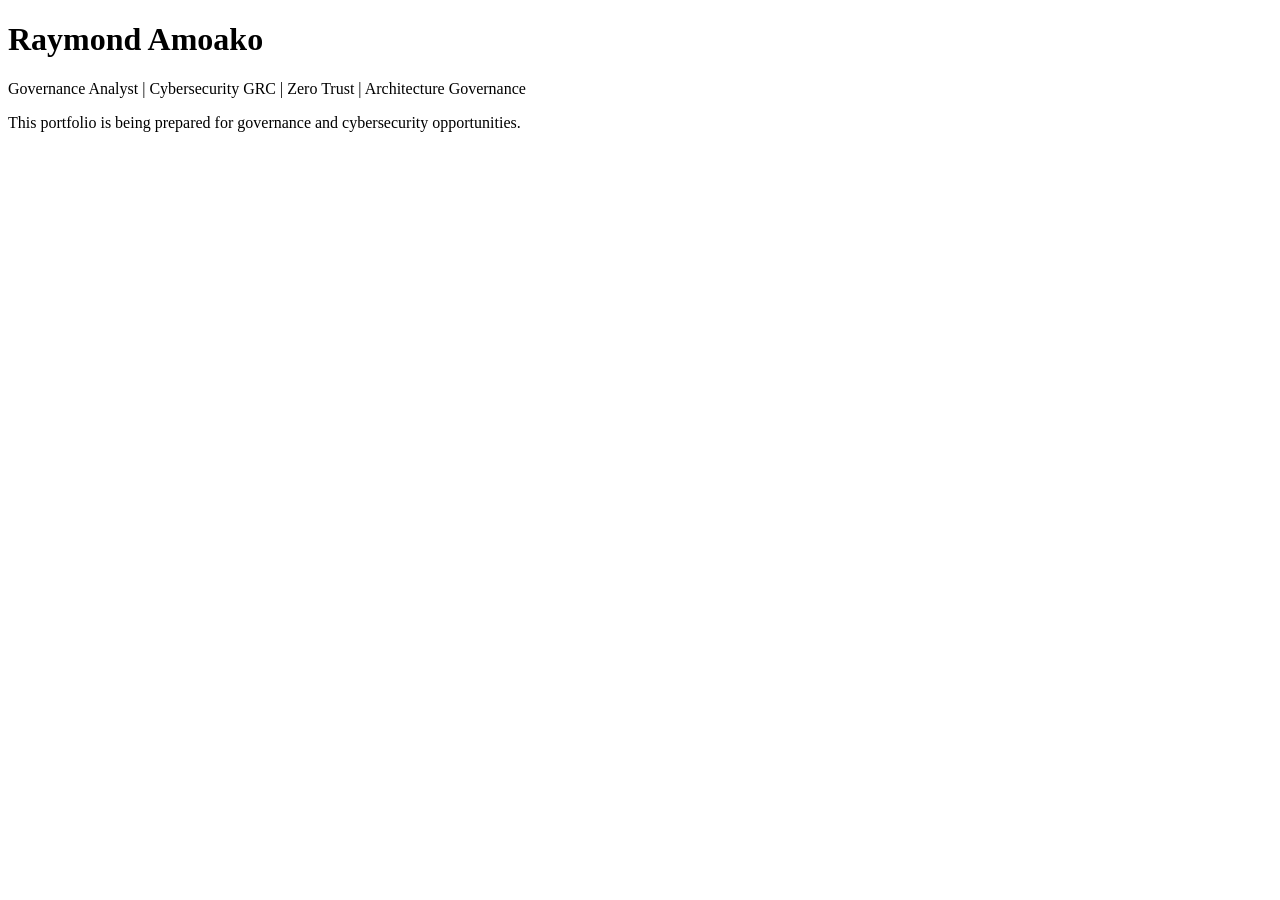
==== portfolio.html @ 6e083a76 "Add governance portfolio landing page" ====
<!doctype html><html><head><meta charset="utf-8"><meta name="viewport" content="width=device-width,initial-scale=1"><title>Raymond Amoako | Governance Analyst</title></head><body><h1>Raymond Amoako</h1><p>Governance Analyst | Cybersecurity GRC | Zero Trust | Architecture Governance</p><p>This portfolio is being prepared for governance and cybersecurity opportunities.</p></body></html>
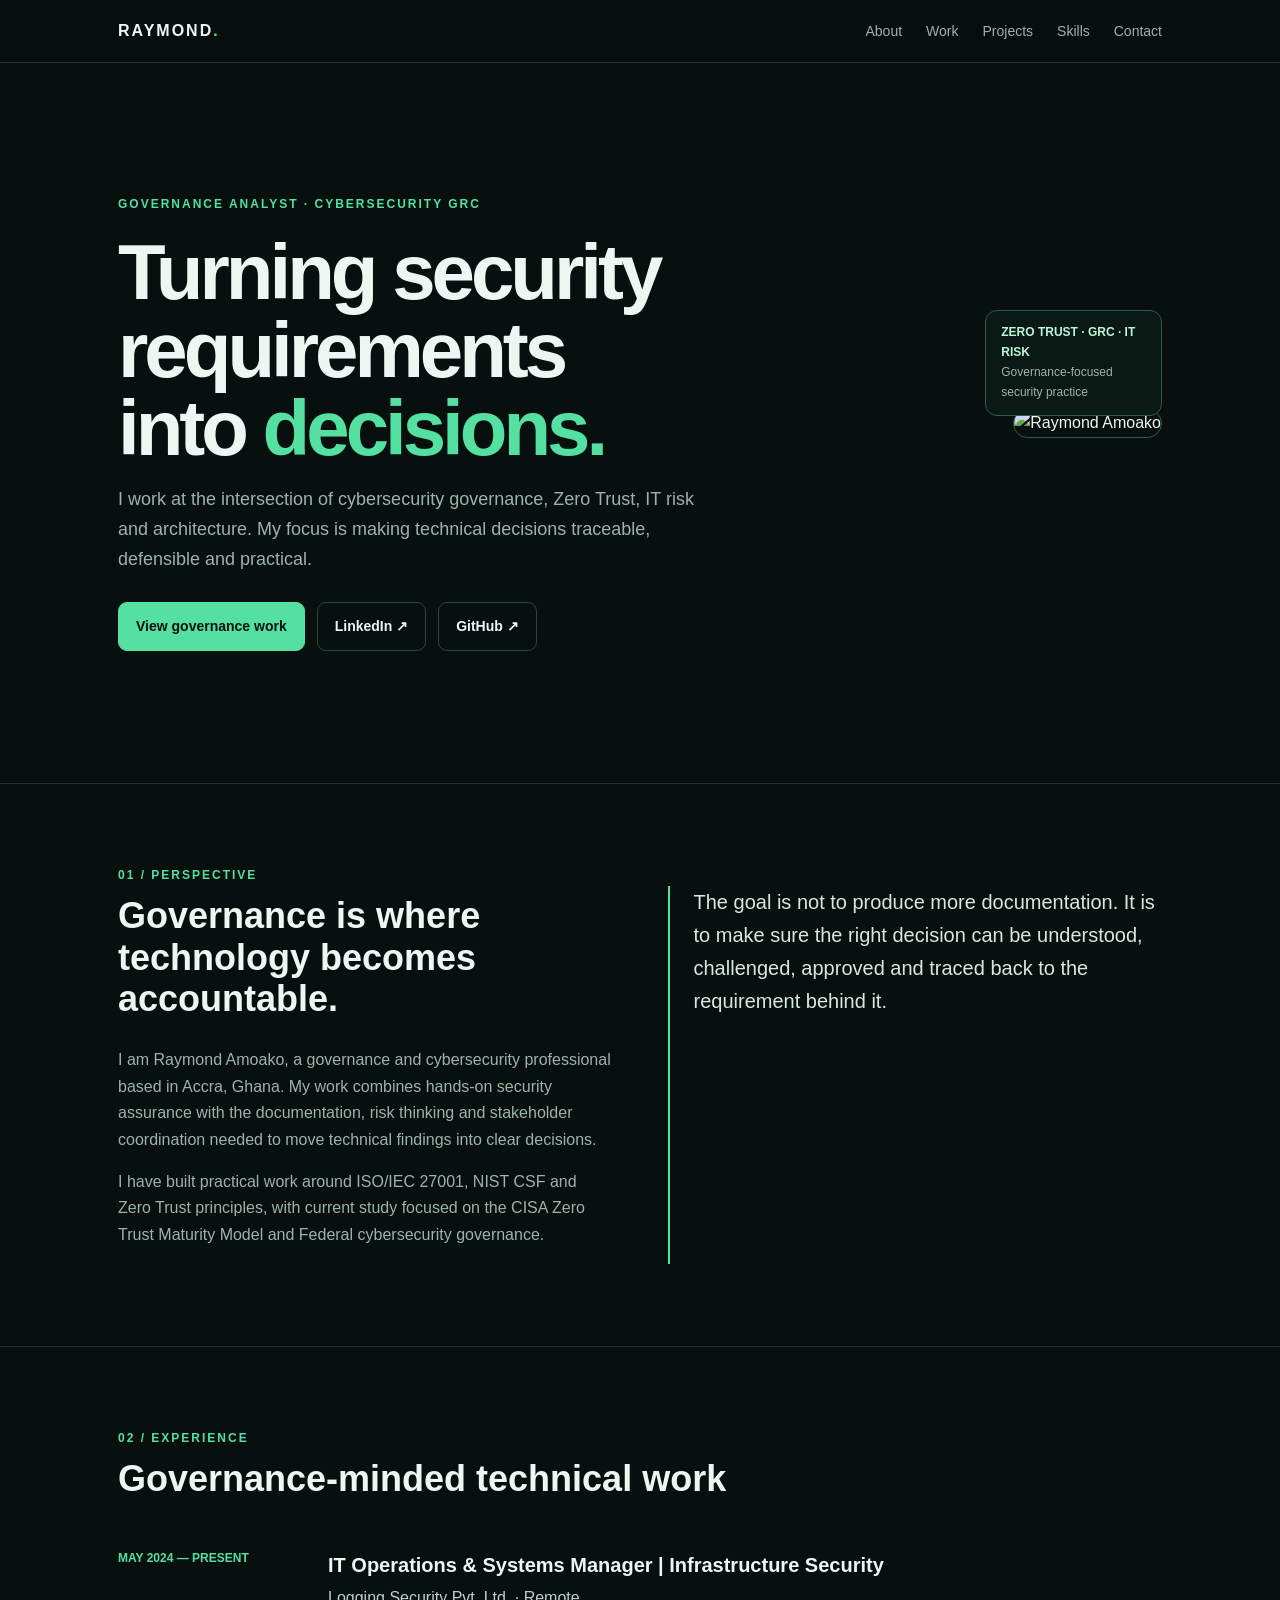
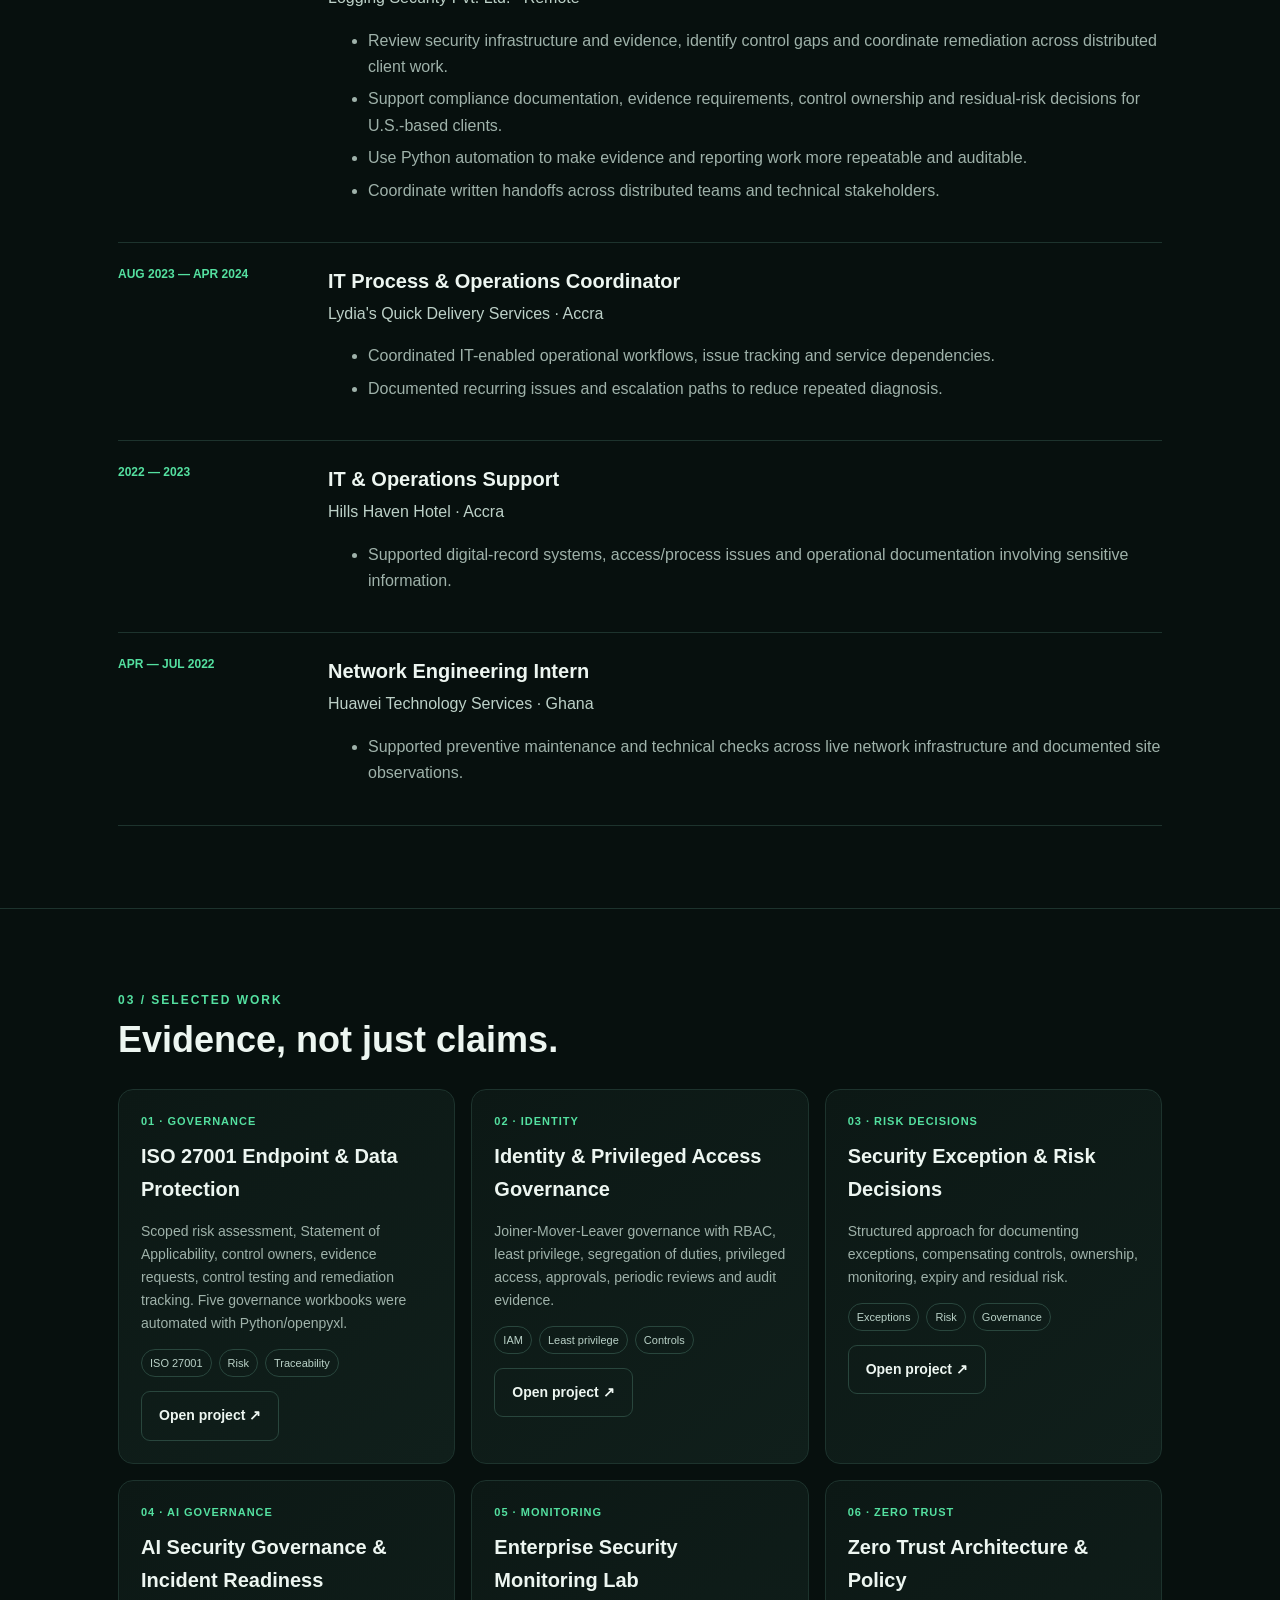
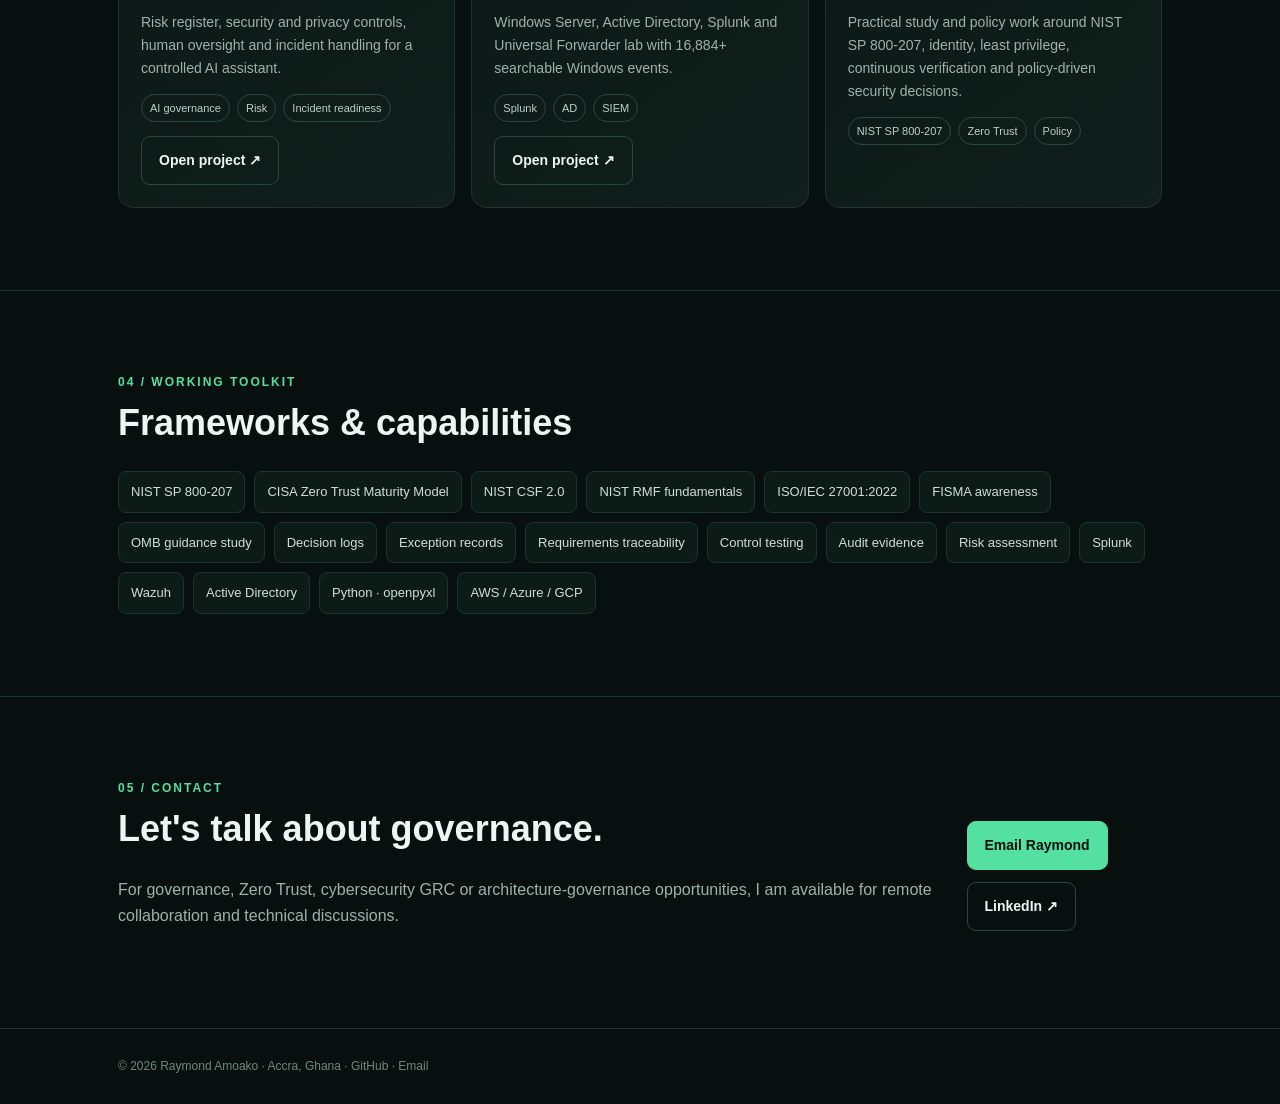
==== commit e62de7b6: "Build True Zero governance analyst portfolio" ====
--- a/portfolio.html
+++ b/portfolio.html
@@ -1 +1 @@
-<!doctype html><html><head><meta charset="utf-8"><meta name="viewport" content="width=device-width,initial-scale=1"><title>Raymond Amoako | Governance Analyst</title></head><body><h1>Raymond Amoako</h1><p>Governance Analyst | Cybersecurity GRC | Zero Trust | Architecture Governance</p><p>This portfolio is being prepared for governance and cybersecurity opportunities.</p></body></html>+<!doctype html><html lang="en"><head><meta charset="utf-8"><meta name="viewport" content="width=device-width,initial-scale=1"><meta name="description" content="Raymond Amoako — Governance Analyst focused on Zero Trust, cybersecurity GRC, architecture governance and IT risk."><title>Raymond Amoako | Governance Analyst</title><style>*{box-sizing:border-box}html{scroll-behavior:smooth}body{margin:0;background:#07100e;color:#edf6f1;font:16px/1.65 Arial,sans-serif}a{color:inherit;text-decoration:none}.wrap{max-width:1100px;margin:auto;padding:0 28px}.nav{position:sticky;top:0;background:#07100eeb;border-bottom:1px solid #1d332d;padding:18px 0;z-index:5}.navin{display:flex;justify-content:space-between;align-items:center}.brand{font-weight:800;letter-spacing:2px}.brand i{color:#54e0a0;font-style:normal}.links{display:flex;gap:24px;color:#9fb2aa;font-size:14px}.links a:hover{color:#54e0a0}.hero{min-height:720px;display:grid;grid-template-columns:1.2fr .8fr;gap:60px;align-items:center}.eyebrow,.kicker{color:#54e0a0;text-transform:uppercase;letter-spacing:2px;font-size:12px;font-weight:700}.hero h1{font-size:clamp(46px,7vw,78px);line-height:1;letter-spacing:-4px;margin:18px 0}.hero h1 span{color:#54e0a0}.hero p{color:#9fb2aa;font-size:18px;max-width:680px}.buttons{display:flex;gap:12px;flex-wrap:wrap;margin-top:28px}.btn{display:inline-block;padding:12px 17px;border:1px solid #29463d;border-radius:9px;font-weight:700;font-size:14px}.primary{background:#54e0a0;color:#06100c;border-color:#54e0a0}.portrait{justify-self:end;position:relative}.portrait img{width:290px;height:350px;object-fit:cover;border-radius:24px;border:1px solid #315a4c;filter:saturate(.9)}.badge{position:absolute;left:-28px;bottom:22px;background:#0b1915;border:1px solid #315a4c;border-radius:12px;padding:12px 15px;color:#9fb2aa;font-size:12px}.badge b{display:block;color:#b9f7d8}.section{padding:82px 0;border-top:1px solid #1d332d}.section h2{font-size:36px;line-height:1.15;margin:9px 0 28px}.two{display:grid;grid-template-columns:1fr 1fr;gap:55px}.muted{color:#9fb2aa}.quote{border-left:2px solid #54e0a0;padding-left:24px;font-size:20px;color:#d8e8e1}.grid{display:grid;grid-template-columns:repeat(3,1fr);gap:16px}.card{background:linear-gradient(145deg,#0c1815,#101f1b);border:1px solid #1d332d;border-radius:15px;padding:22px}.card:hover{border-color:#326957}.num{color:#54e0a0;font-size:11px;font-weight:700;letter-spacing:1px}.card h3{font-size:20px;margin:10px 0}.card p{color:#9fb2aa;font-size:14px}.tags{display:flex;gap:7px;flex-wrap:wrap;margin:14px 0}.tag{font-size:11px;padding:4px 8px;border:1px solid #29463d;border-radius:99px;color:#b9d1c7}.job{display:grid;grid-template-columns:180px 1fr;gap:30px;padding:22px 0;border-bottom:1px solid #1d332d}.date{color:#54e0a0;font-size:12px;font-weight:700}.job h3{margin:0;font-size:20px}.job h4{margin:3px 0 10px;color:#bdd1c8;font-weight:500}.job li{color:#9fb2aa;margin:6px 0}.skills{display:flex;gap:9px;flex-wrap:wrap}.skill{padding:9px 12px;background:#0d1b17;border:1px solid #1d332d;border-radius:8px;color:#cce0d7;font-size:13px}.contact{display:flex;justify-content:space-between;align-items:center;gap:30px}.footer{padding:28px 0;border-top:1px solid #1d332d;color:#71877e;font-size:12px}@media(max-width:800px){.links{display:none}.hero,.two,.grid{grid-template-columns:1fr}.portrait{justify-self:start}.job{grid-template-columns:1fr;gap:5px}.contact{display:block}.hero{padding:70px 0}.portrait img{width:240px;height:290px}}</style></head><body><header class="nav"><div class="wrap navin"><a class="brand" href="#top">RAYMOND<i>.</i></a><nav class="links"><a href="#about">About</a><a href="#work">Work</a><a href="#projects">Projects</a><a href="#skills">Skills</a><a href="#contact">Contact</a></nav></div></header><main id="top"><section class="wrap hero"><div><div class="eyebrow">Governance Analyst · Cybersecurity GRC</div><h1>Turning security requirements into <span>decisions.</span></h1><p>I work at the intersection of cybersecurity governance, Zero Trust, IT risk and architecture. My focus is making technical decisions traceable, defensible and practical.</p><div class="buttons"><a class="btn primary" href="#projects">View governance work</a><a class="btn" href="https://www.linkedin.com/in/raymond-amoako-a57b2a271" target="_blank">LinkedIn ↗</a><a class="btn" href="https://github.com/RAY883" target="_blank">GitHub ↗</a></div></div><div class="portrait"><img src="https://avatars.githubusercontent.com/u/167820142?v=4" alt="Raymond Amoako"><div class="badge"><b>ZERO TRUST · GRC · IT RISK</b>Governance-focused security practice</div></div></section><section class="section" id="about"><div class="wrap"><div class="kicker">01 / Perspective</div><div class="two"><div><h2>Governance is where technology becomes accountable.</h2><p class="muted">I am Raymond Amoako, a governance and cybersecurity professional based in Accra, Ghana. My work combines hands-on security assurance with the documentation, risk thinking and stakeholder coordination needed to move technical findings into clear decisions.</p><p class="muted">I have built practical work around ISO/IEC 27001, NIST CSF and Zero Trust principles, with current study focused on the CISA Zero Trust Maturity Model and Federal cybersecurity governance.</p></div><div class="quote">The goal is not to produce more documentation. It is to make sure the right decision can be understood, challenged, approved and traced back to the requirement behind it.</div></div></div></section><section class="section" id="work"><div class="wrap"><div class="kicker">02 / Experience</div><h2>Governance-minded technical work</h2><div class="job"><div class="date">MAY 2024 — PRESENT</div><div><h3>IT Operations & Systems Manager | Infrastructure Security</h3><h4>Logging Security Pvt. Ltd. · Remote</h4><ul><li>Review security infrastructure and evidence, identify control gaps and coordinate remediation across distributed client work.</li><li>Support compliance documentation, evidence requirements, control ownership and residual-risk decisions for U.S.-based clients.</li><li>Use Python automation to make evidence and reporting work more repeatable and auditable.</li><li>Coordinate written handoffs across distributed teams and technical stakeholders.</li></ul></div></div><div class="job"><div class="date">AUG 2023 — APR 2024</div><div><h3>IT Process & Operations Coordinator</h3><h4>Lydia's Quick Delivery Services · Accra</h4><ul><li>Coordinated IT-enabled operational workflows, issue tracking and service dependencies.</li><li>Documented recurring issues and escalation paths to reduce repeated diagnosis.</li></ul></div></div><div class="job"><div class="date">2022 — 2023</div><div><h3>IT & Operations Support</h3><h4>Hills Haven Hotel · Accra</h4><ul><li>Supported digital-record systems, access/process issues and operational documentation involving sensitive information.</li></ul></div></div><div class="job"><div class="date">APR — JUL 2022</div><div><h3>Network Engineering Intern</h3><h4>Huawei Technology Services · Ghana</h4><ul><li>Supported preventive maintenance and technical checks across live network infrastructure and documented site observations.</li></ul></div></div></div></section><section class="section" id="projects"><div class="wrap"><div class="kicker">03 / Selected work</div><h2>Evidence, not just claims.</h2><div class="grid"><article class="card"><div class="num">01 · GOVERNANCE</div><h3>ISO 27001 Endpoint & Data Protection</h3><p>Scoped risk assessment, Statement of Applicability, control owners, evidence requests, control testing and remediation tracking. Five governance workbooks were automated with Python/openpyxl.</p><div class="tags"><span class="tag">ISO 27001</span><span class="tag">Risk</span><span class="tag">Traceability</span></div><a class="btn" href="https://github.com/RAY883/ISO-27001-Endpoint-Data-Protection-Governance" target="_blank">Open project ↗</a></article><article class="card"><div class="num">02 · IDENTITY</div><h3>Identity & Privileged Access Governance</h3><p>Joiner-Mover-Leaver governance with RBAC, least privilege, segregation of duties, privileged access, approvals, periodic reviews and audit evidence.</p><div class="tags"><span class="tag">IAM</span><span class="tag">Least privilege</span><span class="tag">Controls</span></div><a class="btn" href="https://github.com/RAY883/iam-joiner-mover-leaver-access-governance" target="_blank">Open project ↗</a></article><article class="card"><div class="num">03 · RISK DECISIONS</div><h3>Security Exception & Risk Decisions</h3><p>Structured approach for documenting exceptions, compensating controls, ownership, monitoring, expiry and residual risk.</p><div class="tags"><span class="tag">Exceptions</span><span class="tag">Risk</span><span class="tag">Governance</span></div><a class="btn" href="https://github.com/RAY883/Risk-Acceptance-Security-Exception-Management" target="_blank">Open project ↗</a></article><article class="card"><div class="num">04 · AI GOVERNANCE</div><h3>AI Security Governance & Incident Readiness</h3><p>Risk register, security and privacy controls, human oversight and incident handling for a controlled AI assistant.</p><div class="tags"><span class="tag">AI governance</span><span class="tag">Risk</span><span class="tag">Incident readiness</span></div><a class="btn" href="https://github.com/RAY883/AI-Security-Governance-and-Incident-Readiness" target="_blank">Open project ↗</a></article><article class="card"><div class="num">05 · MONITORING</div><h3>Enterprise Security Monitoring Lab</h3><p>Windows Server, Active Directory, Splunk and Universal Forwarder lab with 16,884+ searchable Windows events.</p><div class="tags"><span class="tag">Splunk</span><span class="tag">AD</span><span class="tag">SIEM</span></div><a class="btn" href="https://github.com/RAY883/active-directory-splunk-siem-lab" target="_blank">Open project ↗</a></article><article class="card"><div class="num">06 · ZERO TRUST</div><h3>Zero Trust Architecture & Policy</h3><p>Practical study and policy work around NIST SP 800-207, identity, least privilege, continuous verification and policy-driven security decisions.</p><div class="tags"><span class="tag">NIST SP 800-207</span><span class="tag">Zero Trust</span><span class="tag">Policy</span></div></article></div></div></section><section class="section" id="skills"><div class="wrap"><div class="kicker">04 / Working toolkit</div><h2>Frameworks & capabilities</h2><div class="skills"><span class="skill">NIST SP 800-207</span><span class="skill">CISA Zero Trust Maturity Model</span><span class="skill">NIST CSF 2.0</span><span class="skill">NIST RMF fundamentals</span><span class="skill">ISO/IEC 27001:2022</span><span class="skill">FISMA awareness</span><span class="skill">OMB guidance study</span><span class="skill">Decision logs</span><span class="skill">Exception records</span><span class="skill">Requirements traceability</span><span class="skill">Control testing</span><span class="skill">Audit evidence</span><span class="skill">Risk assessment</span><span class="skill">Splunk</span><span class="skill">Wazuh</span><span class="skill">Active Directory</span><span class="skill">Python · openpyxl</span><span class="skill">AWS / Azure / GCP</span></div></div></section><section class="section" id="contact"><div class="wrap contact"><div><div class="kicker">05 / Contact</div><h2>Let's talk about governance.</h2><p class="muted">For governance, Zero Trust, cybersecurity GRC or architecture-governance opportunities, I am available for remote collaboration and technical discussions.</p></div><div class="buttons"><a class="btn primary" href="mailto:amoakoraymond884@gmail.com">Email Raymond</a><a class="btn" href="https://www.linkedin.com/in/raymond-amoako-a57b2a271" target="_blank">LinkedIn ↗</a></div></div></section></main><footer class="footer"><div class="wrap">© 2026 Raymond Amoako · Accra, Ghana · <a href="https://github.com/RAY883" target="_blank">GitHub</a> · <a href="mailto:amoakoraymond884@gmail.com">Email</a></div></footer></body></html>
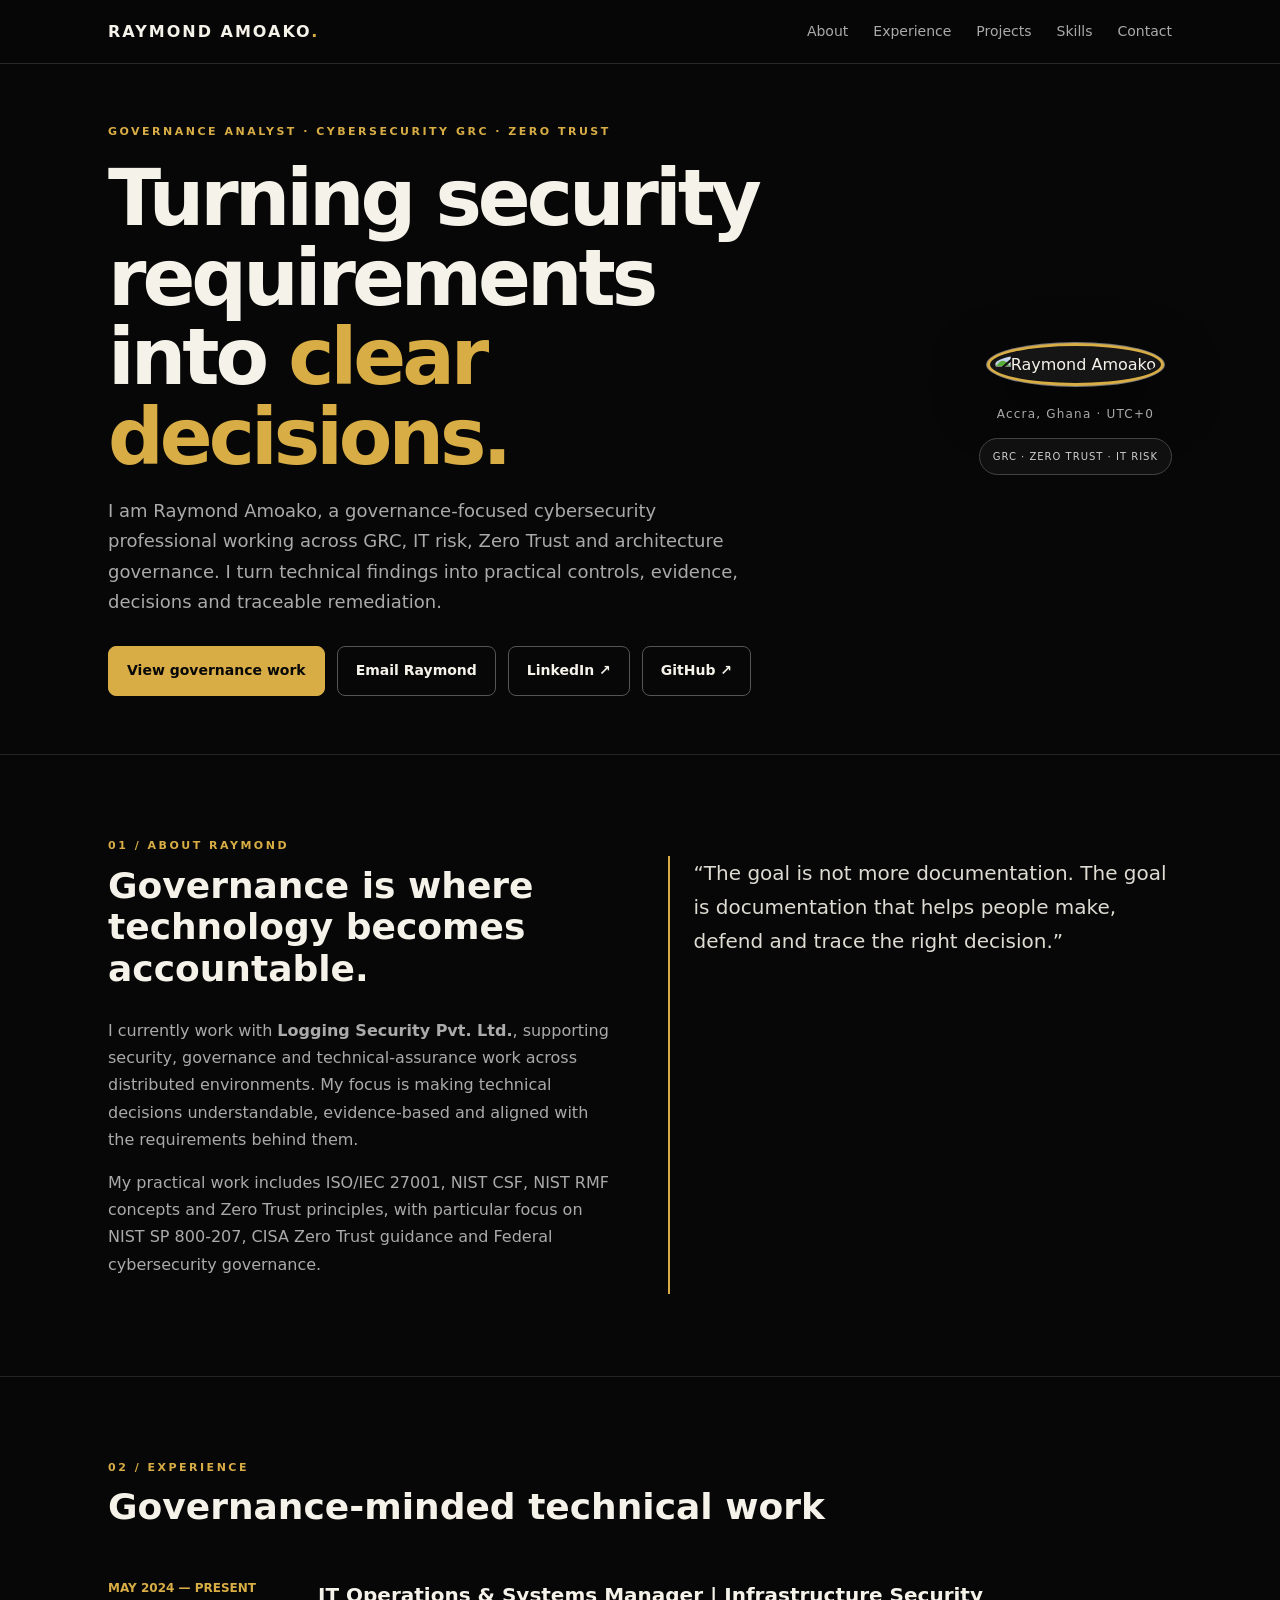
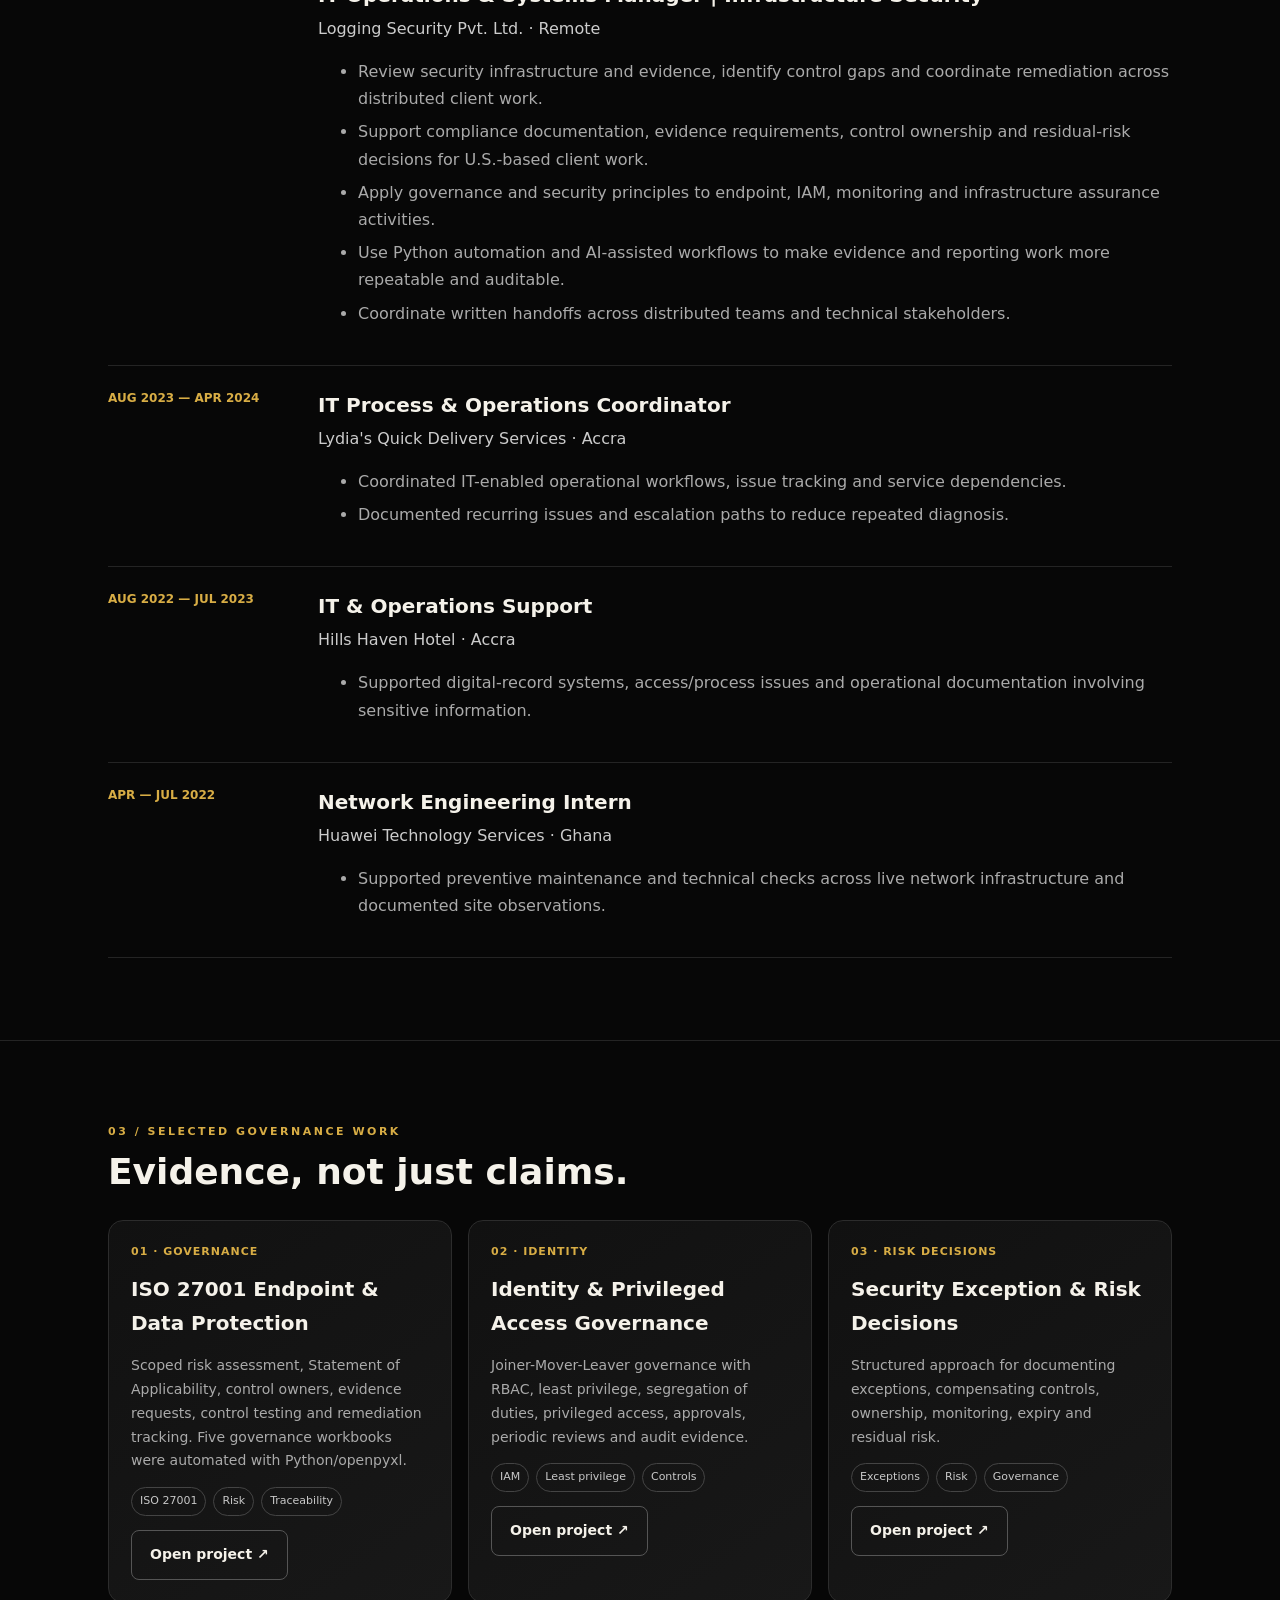
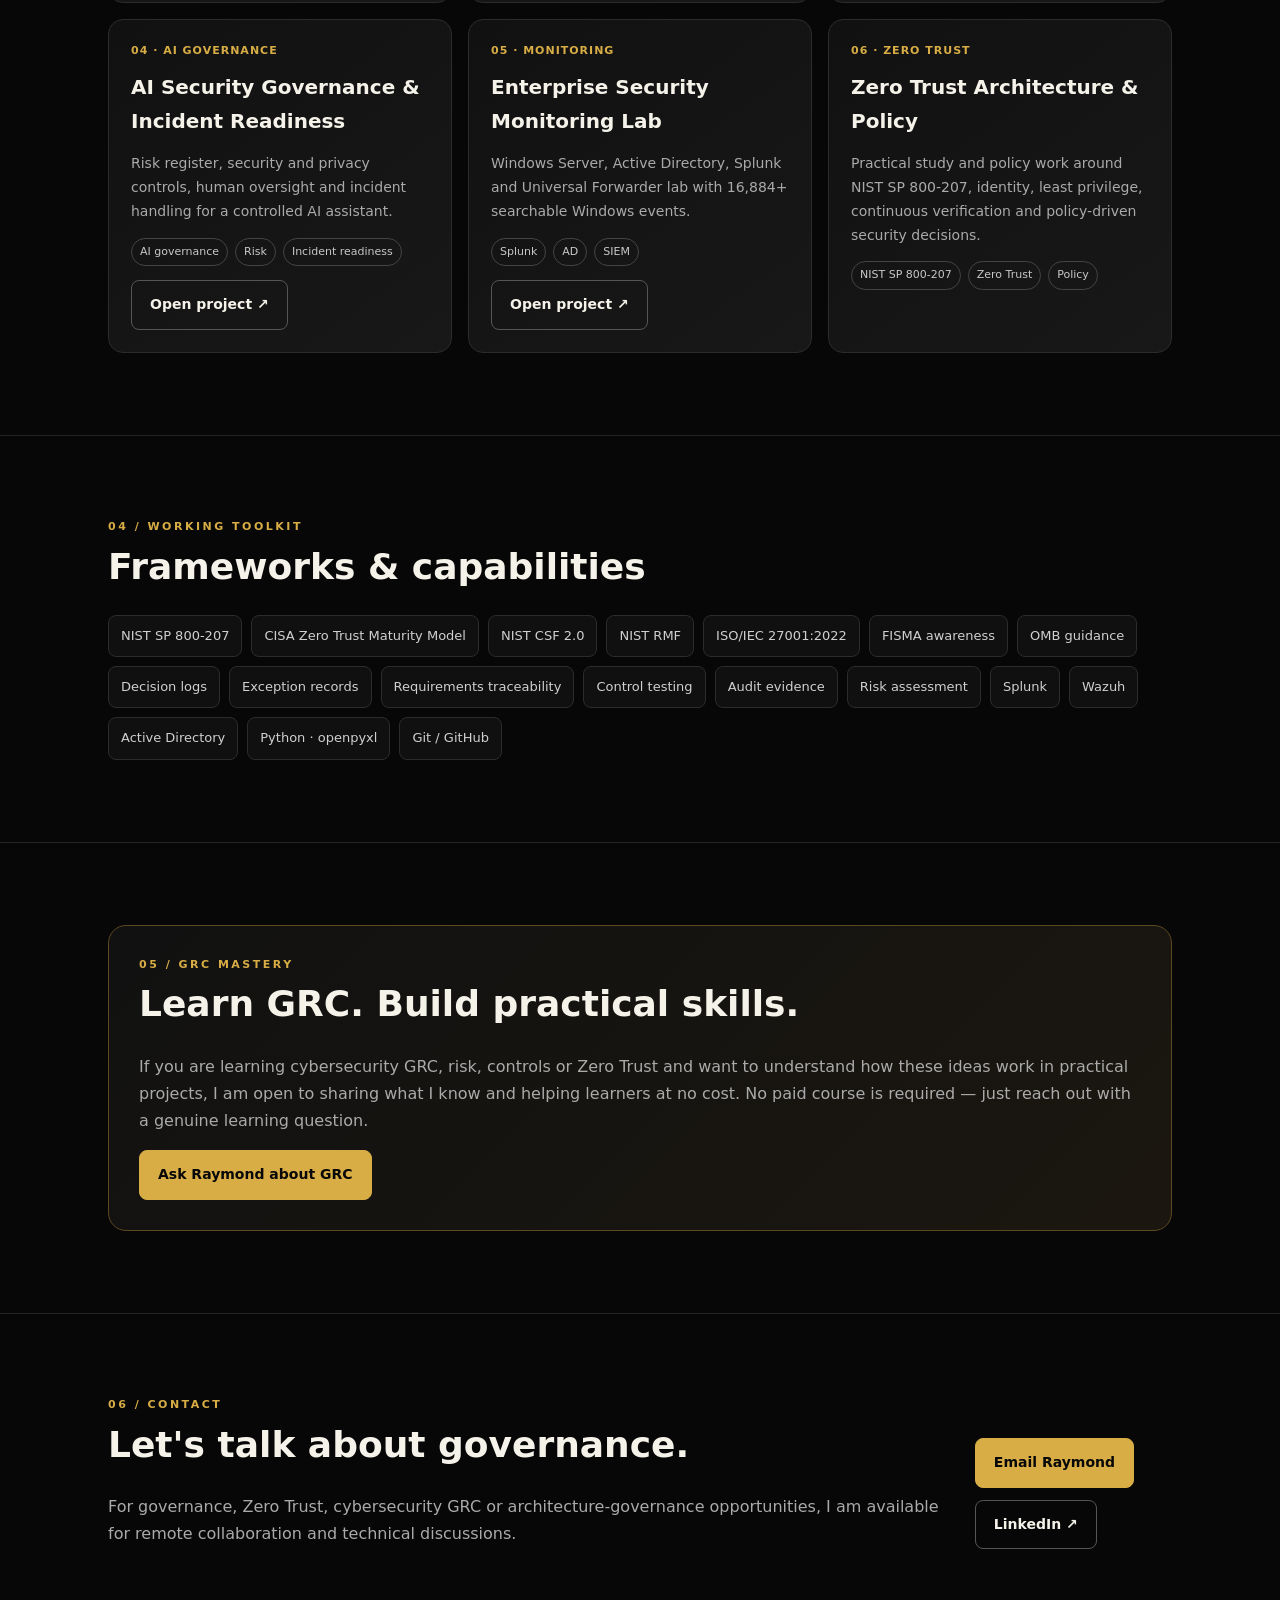
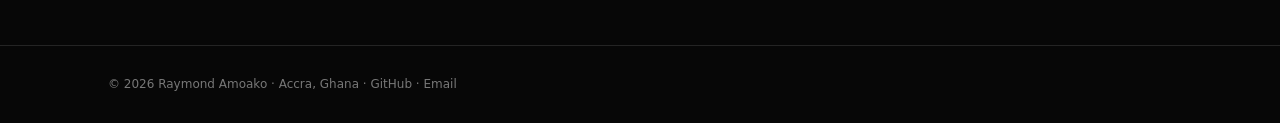
==== commit 11b76077: "Redesign Raymond portfolio for Governance Analyst applications" ====
--- a/portfolio.html
+++ b/portfolio.html
@@ -1 +1 @@
-<!doctype html><html lang="en"><head><meta charset="utf-8"><meta name="viewport" content="width=device-width,initial-scale=1"><meta name="description" content="Raymond Amoako — Governance Analyst focused on Zero Trust, cybersecurity GRC, architecture governance and IT risk."><title>Raymond Amoako | Governance Analyst</title><style>*{box-sizing:border-box}html{scroll-behavior:smooth}body{margin:0;background:#07100e;color:#edf6f1;font:16px/1.65 Arial,sans-serif}a{color:inherit;text-decoration:none}.wrap{max-width:1100px;margin:auto;padding:0 28px}.nav{position:sticky;top:0;background:#07100eeb;border-bottom:1px solid #1d332d;padding:18px 0;z-index:5}.navin{display:flex;justify-content:space-between;align-items:center}.brand{font-weight:800;letter-spacing:2px}.brand i{color:#54e0a0;font-style:normal}.links{display:flex;gap:24px;color:#9fb2aa;font-size:14px}.links a:hover{color:#54e0a0}.hero{min-height:720px;display:grid;grid-template-columns:1.2fr .8fr;gap:60px;align-items:center}.eyebrow,.kicker{color:#54e0a0;text-transform:uppercase;letter-spacing:2px;font-size:12px;font-weight:700}.hero h1{font-size:clamp(46px,7vw,78px);line-height:1;letter-spacing:-4px;margin:18px 0}.hero h1 span{color:#54e0a0}.hero p{color:#9fb2aa;font-size:18px;max-width:680px}.buttons{display:flex;gap:12px;flex-wrap:wrap;margin-top:28px}.btn{display:inline-block;padding:12px 17px;border:1px solid #29463d;border-radius:9px;font-weight:700;font-size:14px}.primary{background:#54e0a0;color:#06100c;border-color:#54e0a0}.portrait{justify-self:end;position:relative}.portrait img{width:290px;height:350px;object-fit:cover;border-radius:24px;border:1px solid #315a4c;filter:saturate(.9)}.badge{position:absolute;left:-28px;bottom:22px;background:#0b1915;border:1px solid #315a4c;border-radius:12px;padding:12px 15px;color:#9fb2aa;font-size:12px}.badge b{display:block;color:#b9f7d8}.section{padding:82px 0;border-top:1px solid #1d332d}.section h2{font-size:36px;line-height:1.15;margin:9px 0 28px}.two{display:grid;grid-template-columns:1fr 1fr;gap:55px}.muted{color:#9fb2aa}.quote{border-left:2px solid #54e0a0;padding-left:24px;font-size:20px;color:#d8e8e1}.grid{display:grid;grid-template-columns:repeat(3,1fr);gap:16px}.card{background:linear-gradient(145deg,#0c1815,#101f1b);border:1px solid #1d332d;border-radius:15px;padding:22px}.card:hover{border-color:#326957}.num{color:#54e0a0;font-size:11px;font-weight:700;letter-spacing:1px}.card h3{font-size:20px;margin:10px 0}.card p{color:#9fb2aa;font-size:14px}.tags{display:flex;gap:7px;flex-wrap:wrap;margin:14px 0}.tag{font-size:11px;padding:4px 8px;border:1px solid #29463d;border-radius:99px;color:#b9d1c7}.job{display:grid;grid-template-columns:180px 1fr;gap:30px;padding:22px 0;border-bottom:1px solid #1d332d}.date{color:#54e0a0;font-size:12px;font-weight:700}.job h3{margin:0;font-size:20px}.job h4{margin:3px 0 10px;color:#bdd1c8;font-weight:500}.job li{color:#9fb2aa;margin:6px 0}.skills{display:flex;gap:9px;flex-wrap:wrap}.skill{padding:9px 12px;background:#0d1b17;border:1px solid #1d332d;border-radius:8px;color:#cce0d7;font-size:13px}.contact{display:flex;justify-content:space-between;align-items:center;gap:30px}.footer{padding:28px 0;border-top:1px solid #1d332d;color:#71877e;font-size:12px}@media(max-width:800px){.links{display:none}.hero,.two,.grid{grid-template-columns:1fr}.portrait{justify-self:start}.job{grid-template-columns:1fr;gap:5px}.contact{display:block}.hero{padding:70px 0}.portrait img{width:240px;height:290px}}</style></head><body><header class="nav"><div class="wrap navin"><a class="brand" href="#top">RAYMOND<i>.</i></a><nav class="links"><a href="#about">About</a><a href="#work">Work</a><a href="#projects">Projects</a><a href="#skills">Skills</a><a href="#contact">Contact</a></nav></div></header><main id="top"><section class="wrap hero"><div><div class="eyebrow">Governance Analyst · Cybersecurity GRC</div><h1>Turning security requirements into <span>decisions.</span></h1><p>I work at the intersection of cybersecurity governance, Zero Trust, IT risk and architecture. My focus is making technical decisions traceable, defensible and practical.</p><div class="buttons"><a class="btn primary" href="#projects">View governance work</a><a class="btn" href="https://www.linkedin.com/in/raymond-amoako-a57b2a271" target="_blank">LinkedIn ↗</a><a class="btn" href="https://github.com/RAY883" target="_blank">GitHub ↗</a></div></div><div class="portrait"><img src="https://avatars.githubusercontent.com/u/167820142?v=4" alt="Raymond Amoako"><div class="badge"><b>ZERO TRUST · GRC · IT RISK</b>Governance-focused security practice</div></div></section><section class="section" id="about"><div class="wrap"><div class="kicker">01 / Perspective</div><div class="two"><div><h2>Governance is where technology becomes accountable.</h2><p class="muted">I am Raymond Amoako, a governance and cybersecurity professional based in Accra, Ghana. My work combines hands-on security assurance with the documentation, risk thinking and stakeholder coordination needed to move technical findings into clear decisions.</p><p class="muted">I have built practical work around ISO/IEC 27001, NIST CSF and Zero Trust principles, with current study focused on the CISA Zero Trust Maturity Model and Federal cybersecurity governance.</p></div><div class="quote">The goal is not to produce more documentation. It is to make sure the right decision can be understood, challenged, approved and traced back to the requirement behind it.</div></div></div></section><section class="section" id="work"><div class="wrap"><div class="kicker">02 / Experience</div><h2>Governance-minded technical work</h2><div class="job"><div class="date">MAY 2024 — PRESENT</div><div><h3>IT Operations & Systems Manager | Infrastructure Security</h3><h4>Logging Security Pvt. Ltd. · Remote</h4><ul><li>Review security infrastructure and evidence, identify control gaps and coordinate remediation across distributed client work.</li><li>Support compliance documentation, evidence requirements, control ownership and residual-risk decisions for U.S.-based clients.</li><li>Use Python automation to make evidence and reporting work more repeatable and auditable.</li><li>Coordinate written handoffs across distributed teams and technical stakeholders.</li></ul></div></div><div class="job"><div class="date">AUG 2023 — APR 2024</div><div><h3>IT Process & Operations Coordinator</h3><h4>Lydia's Quick Delivery Services · Accra</h4><ul><li>Coordinated IT-enabled operational workflows, issue tracking and service dependencies.</li><li>Documented recurring issues and escalation paths to reduce repeated diagnosis.</li></ul></div></div><div class="job"><div class="date">2022 — 2023</div><div><h3>IT & Operations Support</h3><h4>Hills Haven Hotel · Accra</h4><ul><li>Supported digital-record systems, access/process issues and operational documentation involving sensitive information.</li></ul></div></div><div class="job"><div class="date">APR — JUL 2022</div><div><h3>Network Engineering Intern</h3><h4>Huawei Technology Services · Ghana</h4><ul><li>Supported preventive maintenance and technical checks across live network infrastructure and documented site observations.</li></ul></div></div></div></section><section class="section" id="projects"><div class="wrap"><div class="kicker">03 / Selected work</div><h2>Evidence, not just claims.</h2><div class="grid"><article class="card"><div class="num">01 · GOVERNANCE</div><h3>ISO 27001 Endpoint & Data Protection</h3><p>Scoped risk assessment, Statement of Applicability, control owners, evidence requests, control testing and remediation tracking. Five governance workbooks were automated with Python/openpyxl.</p><div class="tags"><span class="tag">ISO 27001</span><span class="tag">Risk</span><span class="tag">Traceability</span></div><a class="btn" href="https://github.com/RAY883/ISO-27001-Endpoint-Data-Protection-Governance" target="_blank">Open project ↗</a></article><article class="card"><div class="num">02 · IDENTITY</div><h3>Identity & Privileged Access Governance</h3><p>Joiner-Mover-Leaver governance with RBAC, least privilege, segregation of duties, privileged access, approvals, periodic reviews and audit evidence.</p><div class="tags"><span class="tag">IAM</span><span class="tag">Least privilege</span><span class="tag">Controls</span></div><a class="btn" href="https://github.com/RAY883/iam-joiner-mover-leaver-access-governance" target="_blank">Open project ↗</a></article><article class="card"><div class="num">03 · RISK DECISIONS</div><h3>Security Exception & Risk Decisions</h3><p>Structured approach for documenting exceptions, compensating controls, ownership, monitoring, expiry and residual risk.</p><div class="tags"><span class="tag">Exceptions</span><span class="tag">Risk</span><span class="tag">Governance</span></div><a class="btn" href="https://github.com/RAY883/Risk-Acceptance-Security-Exception-Management" target="_blank">Open project ↗</a></article><article class="card"><div class="num">04 · AI GOVERNANCE</div><h3>AI Security Governance & Incident Readiness</h3><p>Risk register, security and privacy controls, human oversight and incident handling for a controlled AI assistant.</p><div class="tags"><span class="tag">AI governance</span><span class="tag">Risk</span><span class="tag">Incident readiness</span></div><a class="btn" href="https://github.com/RAY883/AI-Security-Governance-and-Incident-Readiness" target="_blank">Open project ↗</a></article><article class="card"><div class="num">05 · MONITORING</div><h3>Enterprise Security Monitoring Lab</h3><p>Windows Server, Active Directory, Splunk and Universal Forwarder lab with 16,884+ searchable Windows events.</p><div class="tags"><span class="tag">Splunk</span><span class="tag">AD</span><span class="tag">SIEM</span></div><a class="btn" href="https://github.com/RAY883/active-directory-splunk-siem-lab" target="_blank">Open project ↗</a></article><article class="card"><div class="num">06 · ZERO TRUST</div><h3>Zero Trust Architecture & Policy</h3><p>Practical study and policy work around NIST SP 800-207, identity, least privilege, continuous verification and policy-driven security decisions.</p><div class="tags"><span class="tag">NIST SP 800-207</span><span class="tag">Zero Trust</span><span class="tag">Policy</span></div></article></div></div></section><section class="section" id="skills"><div class="wrap"><div class="kicker">04 / Working toolkit</div><h2>Frameworks & capabilities</h2><div class="skills"><span class="skill">NIST SP 800-207</span><span class="skill">CISA Zero Trust Maturity Model</span><span class="skill">NIST CSF 2.0</span><span class="skill">NIST RMF fundamentals</span><span class="skill">ISO/IEC 27001:2022</span><span class="skill">FISMA awareness</span><span class="skill">OMB guidance study</span><span class="skill">Decision logs</span><span class="skill">Exception records</span><span class="skill">Requirements traceability</span><span class="skill">Control testing</span><span class="skill">Audit evidence</span><span class="skill">Risk assessment</span><span class="skill">Splunk</span><span class="skill">Wazuh</span><span class="skill">Active Directory</span><span class="skill">Python · openpyxl</span><span class="skill">AWS / Azure / GCP</span></div></div></section><section class="section" id="contact"><div class="wrap contact"><div><div class="kicker">05 / Contact</div><h2>Let's talk about governance.</h2><p class="muted">For governance, Zero Trust, cybersecurity GRC or architecture-governance opportunities, I am available for remote collaboration and technical discussions.</p></div><div class="buttons"><a class="btn primary" href="mailto:amoakoraymond884@gmail.com">Email Raymond</a><a class="btn" href="https://www.linkedin.com/in/raymond-amoako-a57b2a271" target="_blank">LinkedIn ↗</a></div></div></section></main><footer class="footer"><div class="wrap">© 2026 Raymond Amoako · Accra, Ghana · <a href="https://github.com/RAY883" target="_blank">GitHub</a> · <a href="mailto:amoakoraymond884@gmail.com">Email</a></div></footer></body></html>+<!doctype html><html lang="en"><head><meta charset="utf-8"><meta name="viewport" content="width=device-width,initial-scale=1"><meta name="description" content="Raymond Amoako — Governance Analyst focused on cybersecurity GRC, Zero Trust, architecture governance and IT risk."><title>Raymond Amoako | Governance Analyst</title><style>*{box-sizing:border-box}html{scroll-behavior:smooth}body{margin:0;background:#070707;color:#f5f2ea;font:16px/1.7 Inter,ui-sans-serif,system-ui,-apple-system,BlinkMacSystemFont,"Segoe UI",sans-serif}a{color:inherit;text-decoration:none}.wrap{max-width:1120px;margin:auto;padding:0 28px}.nav{position:sticky;top:0;background:rgba(7,7,7,.94);backdrop-filter:blur(14px);border-bottom:1px solid #292929;padding:18px 0;z-index:5}.navin{display:flex;justify-content:space-between;align-items:center}.brand{font-weight:900;letter-spacing:2px}.brand i{color:#d8ad45;font-style:normal}.links{display:flex;gap:25px;color:#aaa;font-size:14px}.links a:hover{color:#d8ad45}.hero{min-height:690px;display:grid;grid-template-columns:1fr 340px;gap:70px;align-items:center}.eyebrow,.kicker{color:#d8ad45;text-transform:uppercase;letter-spacing:2.5px;font-size:11px;font-weight:800}.hero h1{font-size:clamp(45px,7vw,78px);line-height:1.02;letter-spacing:-4px;margin:18px 0}.hero h1 span{color:#d8ad45}.hero p{color:#aaa;font-size:18px;max-width:700px}.buttons{display:flex;gap:12px;flex-wrap:wrap;margin-top:28px}.btn{display:inline-block;padding:12px 18px;border:1px solid #555;border-radius:8px;font-weight:750;font-size:14px;transition:.2s}.btn:hover{border-color:#d8ad45;transform:translateY(-1px)}.primary{background:#d8ad45;color:#080808;border-color:#d8ad45}.portrait{justify-self:end;text-align:center}.portrait img{width:205px;height:205px;object-fit:cover;border-radius:50%;border:3px solid #d8ad45;padding:5px;background:#151515;box-shadow:0 0 0 1px #777,0 18px 55px rgba(0,0,0,.5)}.portrait .caption{margin-top:18px;color:#aaa;font-size:12px;letter-spacing:1.2px}.badge{display:inline-block;margin-top:14px;background:#101010;border:1px solid #444;border-radius:999px;padding:9px 13px;color:#cfcfcf;font-size:10px;letter-spacing:1px}.section{padding:82px 0;border-top:1px solid #242424}.section h2{font-size:36px;line-height:1.15;margin:9px 0 28px}.two{display:grid;grid-template-columns:1fr 1fr;gap:55px}.muted{color:#aaa}.quote{border-left:2px solid #d8ad45;padding-left:24px;font-size:20px;color:#dedbd2}.grid{display:grid;grid-template-columns:repeat(3,1fr);gap:16px}.card{background:linear-gradient(145deg,#111,#181818);border:1px solid #2c2c2c;border-radius:15px;padding:22px}.card:hover{border-color:#8d7132}.num{color:#d8ad45;font-size:11px;font-weight:800;letter-spacing:1px}.card h3{font-size:20px;margin:10px 0}.card p{color:#aaa;font-size:14px}.tags{display:flex;gap:7px;flex-wrap:wrap;margin:14px 0}.tag{font-size:11px;padding:4px 8px;border:1px solid #444;border-radius:99px;color:#c8c8c8}.job{display:grid;grid-template-columns:180px 1fr;gap:30px;padding:22px 0;border-bottom:1px solid #242424}.date{color:#d8ad45;font-size:12px;font-weight:800}.job h3{margin:0;font-size:20px}.job h4{margin:3px 0 10px;color:#ccc;font-weight:500}.job li{color:#aaa;margin:6px 0}.skills{display:flex;gap:9px;flex-wrap:wrap}.skill{padding:9px 12px;background:#101010;border:1px solid #2c2c2c;border-radius:8px;color:#d0d0d0;font-size:13px}.teach{background:linear-gradient(135deg,#111,#1b1710);border:1px solid #5c4922;border-radius:18px;padding:30px}.contact{display:flex;justify-content:space-between;align-items:center;gap:30px}.footer{padding:28px 0;border-top:1px solid #242424;color:#777;font-size:12px}@media(max-width:800px){.links{display:none}.hero,.two,.grid{grid-template-columns:1fr}.portrait{justify-self:start;text-align:left}.portrait img{width:165px;height:165px}.job{grid-template-columns:1fr;gap:5px}.contact{display:block}.hero{padding:70px 0}}</style></head><body><header class="nav"><div class="wrap navin"><a class="brand" href="#top">RAYMOND AMOAKO<i>.</i></a><nav class="links"><a href="#about">About</a><a href="#work">Experience</a><a href="#projects">Projects</a><a href="#skills">Skills</a><a href="#contact">Contact</a></nav></div></header><main id="top"><section class="wrap hero"><div><div class="eyebrow">Governance Analyst · Cybersecurity GRC · Zero Trust</div><h1>Turning security requirements into <span>clear decisions.</span></h1><p>I am Raymond Amoako, a governance-focused cybersecurity professional working across GRC, IT risk, Zero Trust and architecture governance. I turn technical findings into practical controls, evidence, decisions and traceable remediation.</p><div class="buttons"><a class="btn primary" href="#projects">View governance work</a><a class="btn" href="mailto:amoakoraymond884@gmail.com">Email Raymond</a><a class="btn" href="https://www.linkedin.com/in/raymond-amoako-a57b2a271" target="_blank" rel="noopener">LinkedIn ↗</a><a class="btn" href="https://github.com/RAY883" target="_blank" rel="noopener">GitHub ↗</a></div></div><div class="portrait"><img src="https://raw.githubusercontent.com/RAY883/RAY883/main/raymond-portrait.svg" alt="Raymond Amoako"><div class="caption">Accra, Ghana · UTC+0</div><div class="badge">GRC · ZERO TRUST · IT RISK</div></div></section><section class="section" id="about"><div class="wrap"><div class="kicker">01 / About Raymond</div><div class="two"><div><h2>Governance is where technology becomes accountable.</h2><p class="muted">I currently work with <strong>Logging Security Pvt. Ltd.</strong>, supporting security, governance and technical-assurance work across distributed environments. My focus is making technical decisions understandable, evidence-based and aligned with the requirements behind them.</p><p class="muted">My practical work includes ISO/IEC 27001, NIST CSF, NIST RMF concepts and Zero Trust principles, with particular focus on NIST SP 800-207, CISA Zero Trust guidance and Federal cybersecurity governance.</p></div><div class="quote">“The goal is not more documentation. The goal is documentation that helps people make, defend and trace the right decision.”</div></div></div></section><section class="section" id="work"><div class="wrap"><div class="kicker">02 / Experience</div><h2>Governance-minded technical work</h2><div class="job"><div class="date">MAY 2024 — PRESENT</div><div><h3>IT Operations &amp; Systems Manager | Infrastructure Security</h3><h4>Logging Security Pvt. Ltd. · Remote</h4><ul><li>Review security infrastructure and evidence, identify control gaps and coordinate remediation across distributed client work.</li><li>Support compliance documentation, evidence requirements, control ownership and residual-risk decisions for U.S.-based client work.</li><li>Apply governance and security principles to endpoint, IAM, monitoring and infrastructure assurance activities.</li><li>Use Python automation and AI-assisted workflows to make evidence and reporting work more repeatable and auditable.</li><li>Coordinate written handoffs across distributed teams and technical stakeholders.</li></ul></div></div><div class="job"><div class="date">AUG 2023 — APR 2024</div><div><h3>IT Process &amp; Operations Coordinator</h3><h4>Lydia's Quick Delivery Services · Accra</h4><ul><li>Coordinated IT-enabled operational workflows, issue tracking and service dependencies.</li><li>Documented recurring issues and escalation paths to reduce repeated diagnosis.</li></ul></div></div><div class="job"><div class="date">AUG 2022 — JUL 2023</div><div><h3>IT &amp; Operations Support</h3><h4>Hills Haven Hotel · Accra</h4><ul><li>Supported digital-record systems, access/process issues and operational documentation involving sensitive information.</li></ul></div></div><div class="job"><div class="date">APR — JUL 2022</div><div><h3>Network Engineering Intern</h3><h4>Huawei Technology Services · Ghana</h4><ul><li>Supported preventive maintenance and technical checks across live network infrastructure and documented site observations.</li></ul></div></div></div></section><section class="section" id="projects"><div class="wrap"><div class="kicker">03 / Selected governance work</div><h2>Evidence, not just claims.</h2><div class="grid"><article class="card"><div class="num">01 · GOVERNANCE</div><h3>ISO 27001 Endpoint &amp; Data Protection</h3><p>Scoped risk assessment, Statement of Applicability, control owners, evidence requests, control testing and remediation tracking. Five governance workbooks were automated with Python/openpyxl.</p><div class="tags"><span class="tag">ISO 27001</span><span class="tag">Risk</span><span class="tag">Traceability</span></div><a class="btn" href="https://github.com/RAY883/ISO-27001-Endpoint-Data-Protection-Governance" target="_blank" rel="noopener">Open project ↗</a></article><article class="card"><div class="num">02 · IDENTITY</div><h3>Identity &amp; Privileged Access Governance</h3><p>Joiner-Mover-Leaver governance with RBAC, least privilege, segregation of duties, privileged access, approvals, periodic reviews and audit evidence.</p><div class="tags"><span class="tag">IAM</span><span class="tag">Least privilege</span><span class="tag">Controls</span></div><a class="btn" href="https://github.com/RAY883/iam-joiner-mover-leaver-access-governance" target="_blank" rel="noopener">Open project ↗</a></article><article class="card"><div class="num">03 · RISK DECISIONS</div><h3>Security Exception &amp; Risk Decisions</h3><p>Structured approach for documenting exceptions, compensating controls, ownership, monitoring, expiry and residual risk.</p><div class="tags"><span class="tag">Exceptions</span><span class="tag">Risk</span><span class="tag">Governance</span></div><a class="btn" href="https://github.com/RAY883/Risk-Acceptance-Security-Exception-Management" target="_blank" rel="noopener">Open project ↗</a></article><article class="card"><div class="num">04 · AI GOVERNANCE</div><h3>AI Security Governance &amp; Incident Readiness</h3><p>Risk register, security and privacy controls, human oversight and incident handling for a controlled AI assistant.</p><div class="tags"><span class="tag">AI governance</span><span class="tag">Risk</span><span class="tag">Incident readiness</span></div><a class="btn" href="https://github.com/RAY883/AI-Security-Governance-and-Incident-Readiness" target="_blank" rel="noopener">Open project ↗</a></article><article class="card"><div class="num">05 · MONITORING</div><h3>Enterprise Security Monitoring Lab</h3><p>Windows Server, Active Directory, Splunk and Universal Forwarder lab with 16,884+ searchable Windows events.</p><div class="tags"><span class="tag">Splunk</span><span class="tag">AD</span><span class="tag">SIEM</span></div><a class="btn" href="https://github.com/RAY883/active-directory-splunk-siem-lab" target="_blank" rel="noopener">Open project ↗</a></article><article class="card"><div class="num">06 · ZERO TRUST</div><h3>Zero Trust Architecture &amp; Policy</h3><p>Practical study and policy work around NIST SP 800-207, identity, least privilege, continuous verification and policy-driven security decisions.</p><div class="tags"><span class="tag">NIST SP 800-207</span><span class="tag">Zero Trust</span><span class="tag">Policy</span></div></article></div></div></section><section class="section" id="skills"><div class="wrap"><div class="kicker">04 / Working toolkit</div><h2>Frameworks &amp; capabilities</h2><div class="skills"><span class="skill">NIST SP 800-207</span><span class="skill">CISA Zero Trust Maturity Model</span><span class="skill">NIST CSF 2.0</span><span class="skill">NIST RMF</span><span class="skill">ISO/IEC 27001:2022</span><span class="skill">FISMA awareness</span><span class="skill">OMB guidance</span><span class="skill">Decision logs</span><span class="skill">Exception records</span><span class="skill">Requirements traceability</span><span class="skill">Control testing</span><span class="skill">Audit evidence</span><span class="skill">Risk assessment</span><span class="skill">Splunk</span><span class="skill">Wazuh</span><span class="skill">Active Directory</span><span class="skill">Python · openpyxl</span><span class="skill">Git / GitHub</span></div></div></section><section class="section"><div class="wrap"><div class="teach"><div class="kicker">05 / GRC Mastery</div><h2>Learn GRC. Build practical skills.</h2><p class="muted">If you are learning cybersecurity GRC, risk, controls or Zero Trust and want to understand how these ideas work in practical projects, I am open to sharing what I know and helping learners at no cost. No paid course is required — just reach out with a genuine learning question.</p><a class="btn primary" href="mailto:amoakoraymond884@gmail.com?subject=GRC%20Mastery%20Learning%20Question">Ask Raymond about GRC</a></div></div></section><section class="section" id="contact"><div class="wrap contact"><div><div class="kicker">06 / Contact</div><h2>Let's talk about governance.</h2><p class="muted">For governance, Zero Trust, cybersecurity GRC or architecture-governance opportunities, I am available for remote collaboration and technical discussions.</p></div><div class="buttons"><a class="btn primary" href="mailto:amoakoraymond884@gmail.com">Email Raymond</a><a class="btn" href="https://www.linkedin.com/in/raymond-amoako-a57b2a271" target="_blank" rel="noopener">LinkedIn ↗</a></div></div></section></main><footer class="footer"><div class="wrap">© 2026 Raymond Amoako · Accra, Ghana · <a href="https://github.com/RAY883" target="_blank" rel="noopener">GitHub</a> · <a href="mailto:amoakoraymond884@gmail.com">Email</a></div></footer></body></html>
